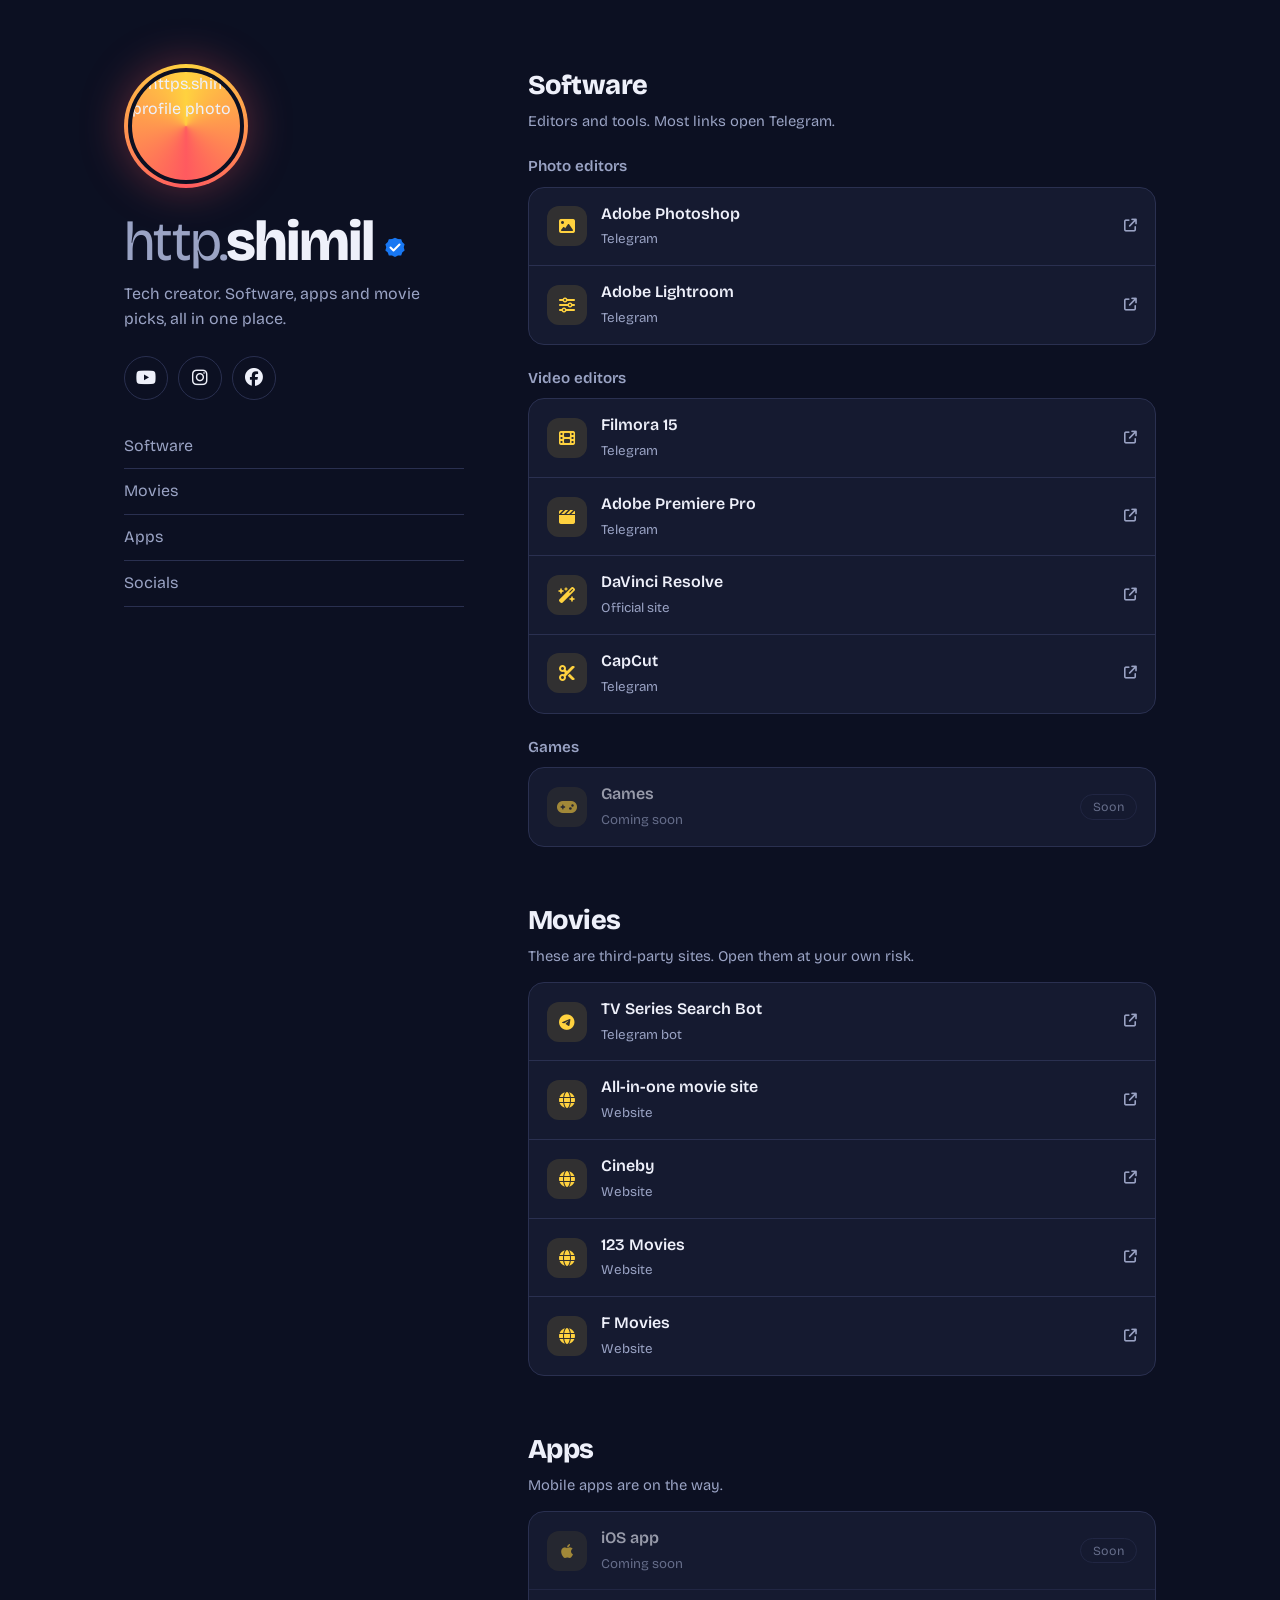
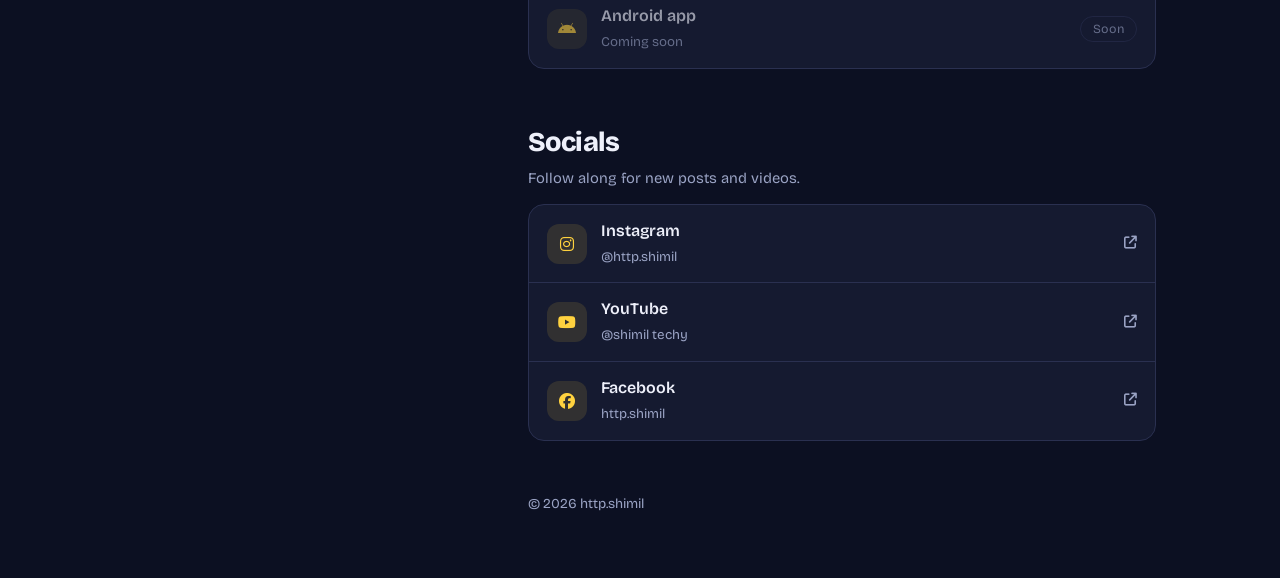
==== index.html @ 970fb003 "Update index.html" ====
<!DOCTYPE html>
<html lang="en">
<head>
<meta charset="UTF-8">
<meta name="viewport" content="width=device-width, initial-scale=1">
<title>http.shimil | Tech Creator</title>
<meta name="description" content="Official website of https.shimil: software, apps, movie picks and all social links in one place.">
<meta name="theme-color" content="#0c1022">
<meta property="og:title" content="https.shimil | Tech Creator">
<meta property="og:description" content="Software, apps, movie picks and all my links in one place.">
<meta property="og:image" content="https://sreekuttan223.github.io/https.shimil/assets/avatar.jpg">
<link rel="icon" href="assets/avatar.jpg">
<link rel="preconnect" href="https://fonts.googleapis.com">
<link rel="preconnect" href="https://fonts.gstatic.com" crossorigin>
<link href="https://fonts.googleapis.com/css2?family=Bricolage+Grotesque:opsz,wght@12..96,400;12..96,600;12..96,800&display=swap" rel="stylesheet">
<link rel="stylesheet" href="https://cdnjs.cloudflare.com/ajax/libs/font-awesome/6.5.0/css/all.min.css">
<style>
:root{--bg:#0c1022;--sf:#151a30;--ln:#2a3050;--tx:#eef0fa;--mu:#9aa3c4;--ac:#ffd23f;--rd:#ff5a5f}
*{box-sizing:border-box;margin:0;padding:0}
html{scroll-behavior:smooth}
body{font:400 16px/1.55 'Bricolage Grotesque',system-ui,sans-serif;background:var(--bg);color:var(--tx);min-height:100vh}
a{color:inherit;text-decoration:none}
a:focus-visible{outline:2px solid var(--ac);outline-offset:3px}
.wrap{display:grid;grid-template-columns:minmax(280px,340px) 1fr;gap:64px;max-width:1080px;margin:0 auto;padding:64px 24px}
aside{position:sticky;top:64px;align-self:start}
.av{width:124px;height:124px;border-radius:50%;padding:4px;background:conic-gradient(var(--ac),var(--rd),var(--ac));box-shadow:0 0 44px rgba(255,90,95,.35)}
.av img{width:100%;height:100%;border-radius:50%;object-fit:cover;border:4px solid var(--bg);display:block}
h1{font-size:clamp(2.5rem,5vw,3.5rem);font-weight:800;letter-spacing:-.035em;line-height:1;margin:26px 0 12px}
h1 span{color:var(--mu);font-weight:400}
.tag{color:var(--mu);max-width:30ch}
.soc{display:flex;gap:10px;margin:24px 0}
.soc a{width:44px;height:44px;border-radius:50%;border:1px solid var(--ln);display:grid;place-items:center;font-size:18px;transition:.2s}
.soc a:hover{background:var(--ac);color:#111;border-color:var(--ac)}
nav a{display:block;padding:10px 0;color:var(--mu);border-bottom:1px solid var(--ln);transition:.2s}
nav a:hover{color:var(--tx);padding-left:8px}
section{margin-bottom:52px;scroll-margin-top:32px}
h2{font-size:1.7rem;font-weight:800;letter-spacing:-.02em}
.note{color:var(--mu);font-size:.92rem;margin:4px 0 14px}
h3{font-size:.95rem;font-weight:600;color:var(--mu);margin:22px 0 8px}
.pn{background:var(--sf);border:1px solid var(--ln);border-radius:16px;overflow:hidden}
.row{display:flex;align-items:center;gap:14px;padding:14px 18px;border-top:1px solid var(--ln);transition:background .2s}
.row:first-child{border-top:0}
a.row:hover{background:rgba(255,210,63,.07)}
.ic{width:40px;height:40px;border-radius:12px;display:grid;place-items:center;background:rgba(255,210,63,.12);color:var(--ac);flex:none}
.tx{flex:1;min-width:0}
.tx b{display:block;font-weight:600}
.tx small{color:var(--mu)}
.go{color:var(--mu);font-size:.8rem}
.soon{opacity:.6}
.soon em{font-style:normal;font-size:.78rem;border:1px solid var(--ln);border-radius:99px;padding:2px 12px;color:var(--mu)}
footer{color:var(--mu);font-size:.85rem}
aside>*,.row{animation:up .6s both;animation-delay:calc(var(--i,0)*70ms)}
@keyframes up{from{opacity:0;transform:translateY(12px)}}
@media(max-width:820px){.wrap{grid-template-columns:1fr;gap:36px;padding:40px 20px}aside{position:static}}
@media(prefers-reduced-motion:reduce){aside>*,.row{animation:none}html{scroll-behavior:auto}}
</style>
</head>
<body>
<div class="wrap">
  <aside>
    <div class="av">
  <img src="https://raw.githubusercontent.com/Sreekuttan223/https.shimil/7ec1b8534ac69be697ec45a0b6372b6850b804bc/858386340_18011719449002853_2743223700992318217_n.jpg" alt="https.shimil profile photo">
</div>
    <h1>
  <span>http.</span>shimil
  <svg class="verified-tick" viewBox="0 0 24 24"
       width="24" height="24" aria-label="Verified">
    <path fill="#1877F2"
      d="M12 1.8 15 3.1 18.2 3.2 19.2 6.1 21.6 8.2 20.8 11.3 21.6 14.4 19.2 16.5 18.2 19.4 15 19.5 12 21 9 19.5 5.8 19.4 4.8 16.5 2.4 14.4 3.2 11.3 2.4 8.2 4.8 6.1 5.8 3.2 9 3.1Z"/>
    <path d="m7.5 11.5 3 3 6-6"
      fill="none" stroke="#fff" stroke-width="2"
      stroke-linecap="round" stroke-linejoin="round"/>
  </svg>
</h1>
    <p class="tag">Tech creator. Software, apps and movie picks, all in one place.</p>
    <div class="soc">
      <a href="https://www.youtube.com/@shimil_yt" aria-label="YouTube" target="_blank" rel="noopener"><i class="fa-brands fa-youtube"></i></a>
      <a href="https://www.instagram.com/http.shimil/" aria-label="Instagram" target="_blank" rel="noopener"><i class="fa-brands fa-instagram"></i></a>
      <a href="https://www.facebook.com/share/18hH4Bvv18/?mibextid=wwXIfr" aria-label="Facebook" target="_blank" rel="noopener"><i class="fa-brands fa-facebook"></i></a>
    </div>
    <nav aria-label="Sections">
      <a href="#software">Software</a>
      <a href="#movies">Movies</a>
      <a href="#apps">Apps</a>
      <a href="#socials">Socials</a>
    </nav>
  </aside>
  <main id="app"></main>
</div>
<script>
/* To add a link: add one line like ['Name','https://link','fa-solid fa-star','Small text'] to a list below.
   Leave the link empty ('') to show a "Soon" row. */
const T='Telegram';
const S=[
{id:'software',t:'Software',n:'Editors and tools. Most links open Telegram.',g:[
 {n:'Photo editors',i:[
  ['Adobe Photoshop','https://t.me/shimilphotoshop','fa-solid fa-image',T],
  ['Adobe Lightroom','https://t.me/shimiladob','fa-solid fa-sliders',T]]},
 {n:'Video editors',i:[
  ['Filmora 15','https://t.me/shimilshaji','fa-solid fa-film',T],
  ['Adobe Premiere Pro','https://t.me/shimiladobe','fa-solid fa-clapperboard',T],
  ['DaVinci Resolve','https://www.blackmagicdesign.com/in/products/davinciresolve','fa-solid fa-wand-magic-sparkles','Official site'],
  ['CapCut','https://t.me/shimilcapcut/3','fa-solid fa-scissors',T]]},
 {n:'Games',i:[['Games','','fa-solid fa-gamepad','Coming soon']]}]},
{id:'movies',t:'Movies',n:'These are third-party sites. Open them at your own risk.',g:[{i:[
  ['TV Series Search Bot','https://t.me/TVSeriesSearchBot','fa-brands fa-telegram','Telegram bot'],
  ['All-in-one movie site','https://www.bestfreestreaming.org/','fa-solid fa-globe','Website'],
  ['Cineby','https://www.cineby.sc/','fa-solid fa-globe','Website'],
  ['123 Movies','https://themoviedb.tv/','fa-solid fa-globe','Website'],
  ['F Movies','https://goldmoviehd.net/','fa-solid fa-globe','Website']]}]},
{id:'apps',t:'Apps',n:'Mobile apps are on the way.',g:[{i:[
  ['iOS app','','fa-brands fa-apple','Coming soon'],
  ['Android app','','fa-brands fa-android','Coming soon']]}]},
{id:'socials',t:'Socials',n:'Follow along for new posts and videos.',g:[{i:[
  ['Instagram','https://www.instagram.com/http.shimil/','fa-brands fa-instagram','@http.shimil'],
  ['YouTube','https://www.youtube.com/@shimil_yt','fa-brands fa-youtube','@shimil techy'],
  ['Facebook','https://www.facebook.com/share/18hH4Bvv18/?mibextid=wwXIfr','fa-brands fa-facebook','http.shimil']]}]}
];
const row=([t,u,i,s])=>{
  const inner=`<span class="ic"><i class="${i}"></i></span><span class="tx"><b>${t}</b><small>${s}</small></span>`;
  return u?`<a class="row" href="${u}" target="_blank" rel="noopener">${inner}<i class="fa-solid fa-arrow-up-right-from-square go"></i></a>`
          :`<div class="row soon">${inner}<em>Soon</em></div>`;
};
document.getElementById('app').innerHTML=S.map(s=>`<section id="${s.id}"><h2>${s.t}</h2><p class="note">${s.n}</p>${
  s.g.map(g=>`${g.n?`<h3>${g.n}</h3>`:''}<div class="pn">${g.i.map(row).join('')}</div>`).join('')}</section>`).join('')
  +'<footer>© 2026 http.shimil</footer>';
document.querySelectorAll('aside>*,.row').forEach((e,i)=>e.style.setProperty('--i',Math.min(i,14)));
</script>
</body>
</html>
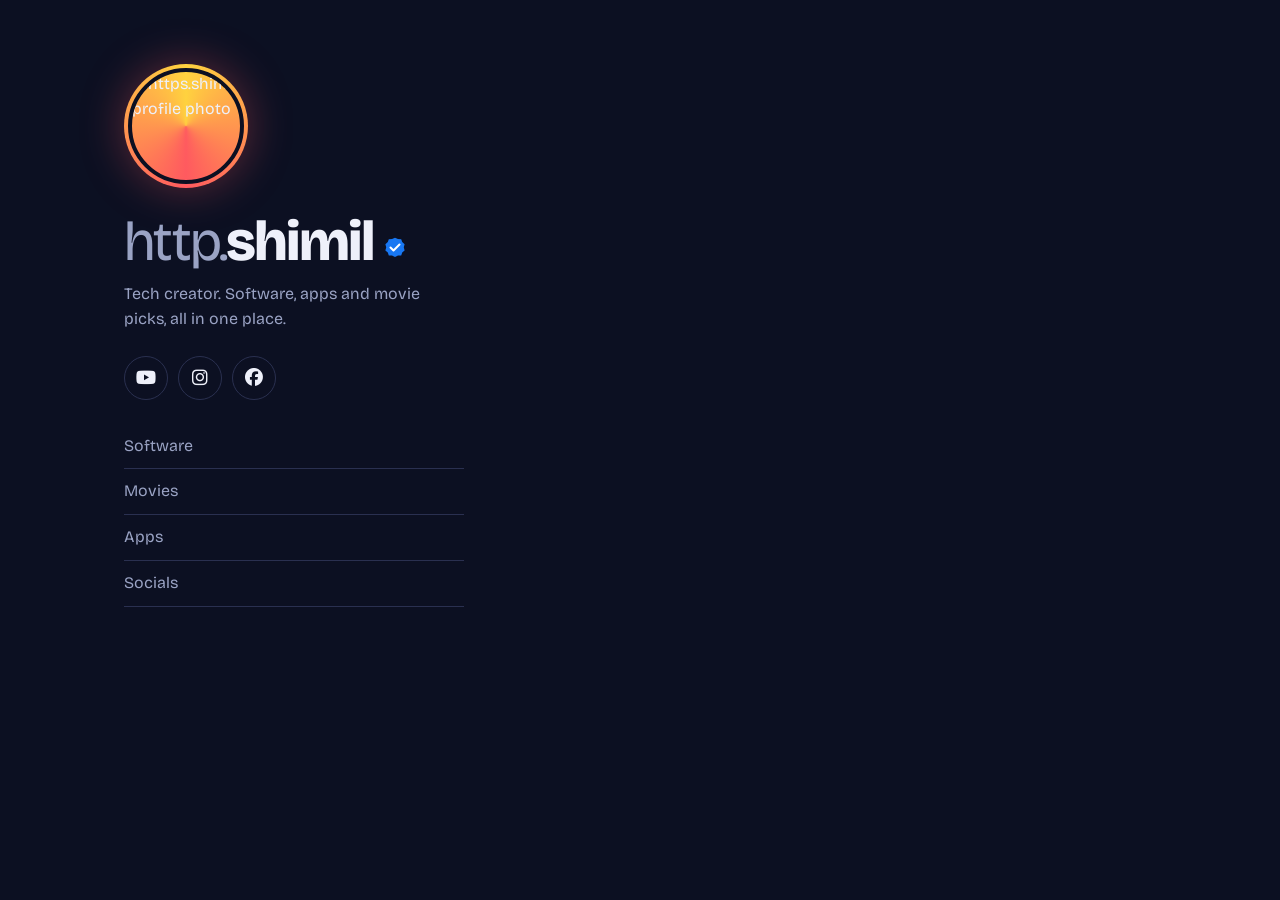
==== commit d2afd679: "Update index.html" ====
--- a/index.html
+++ b/index.html
@@ -108,6 +108,8 @@
   ['Cineby','https://www.cineby.sc/','fa-solid fa-globe','Website'],
   ['123 Movies','https://themoviedb.tv/','fa-solid fa-globe','Website'],
   ['F Movies','https://goldmoviehd.net/','fa-solid fa-globe','Website']]}]},
+  {id:'AI Prompt Website',t:'Apps',n:'Mobile apps are on the way.',g:[{i:[
+  ['Pix Prompt','https://pixprompt.in/','fa-brands fa-android','Coming soon'],
 {id:'apps',t:'Apps',n:'Mobile apps are on the way.',g:[{i:[
   ['iOS app','','fa-brands fa-apple','Coming soon'],
   ['Android app','','fa-brands fa-android','Coming soon']]}]},
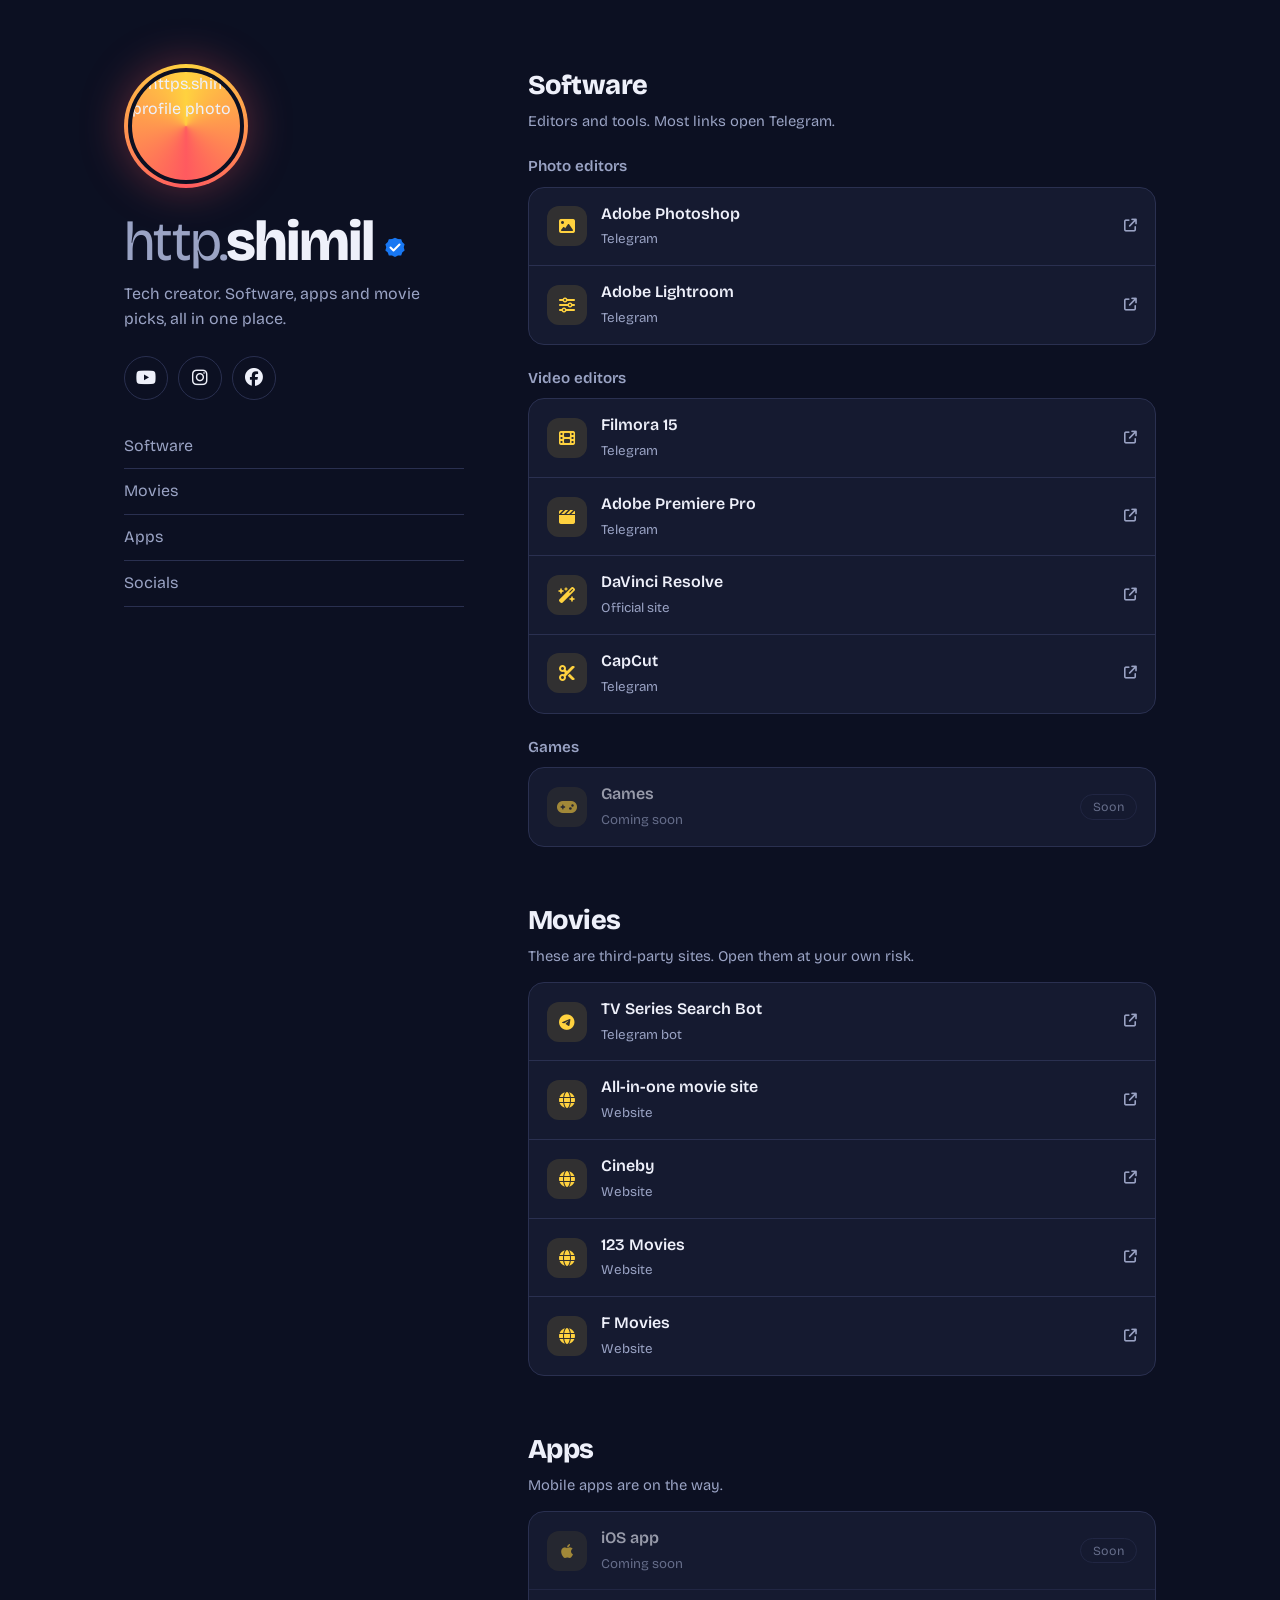
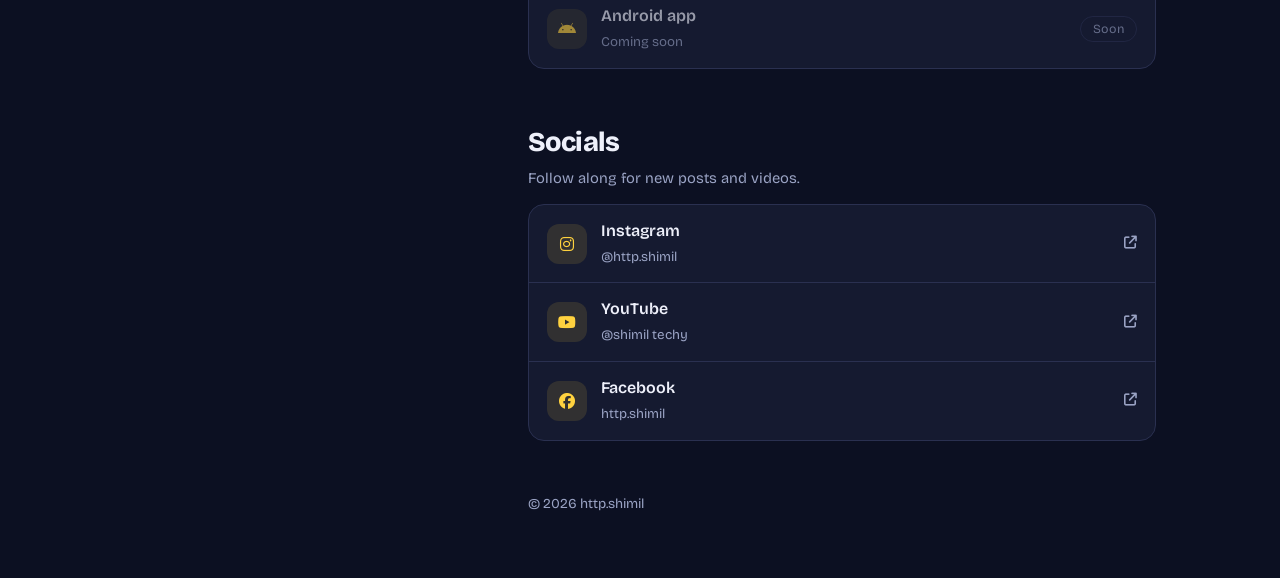
==== commit 0157ea1d: "Update index.html" ====
--- a/index.html
+++ b/index.html
@@ -108,8 +108,6 @@
   ['Cineby','https://www.cineby.sc/','fa-solid fa-globe','Website'],
   ['123 Movies','https://themoviedb.tv/','fa-solid fa-globe','Website'],
   ['F Movies','https://goldmoviehd.net/','fa-solid fa-globe','Website']]}]},
-  {id:'AI Prompt Website',t:'Apps',n:'Mobile apps are on the way.',g:[{i:[
-  ['Pix Prompt','https://pixprompt.in/','fa-brands fa-android','Coming soon'],
 {id:'apps',t:'Apps',n:'Mobile apps are on the way.',g:[{i:[
   ['iOS app','','fa-brands fa-apple','Coming soon'],
   ['Android app','','fa-brands fa-android','Coming soon']]}]},
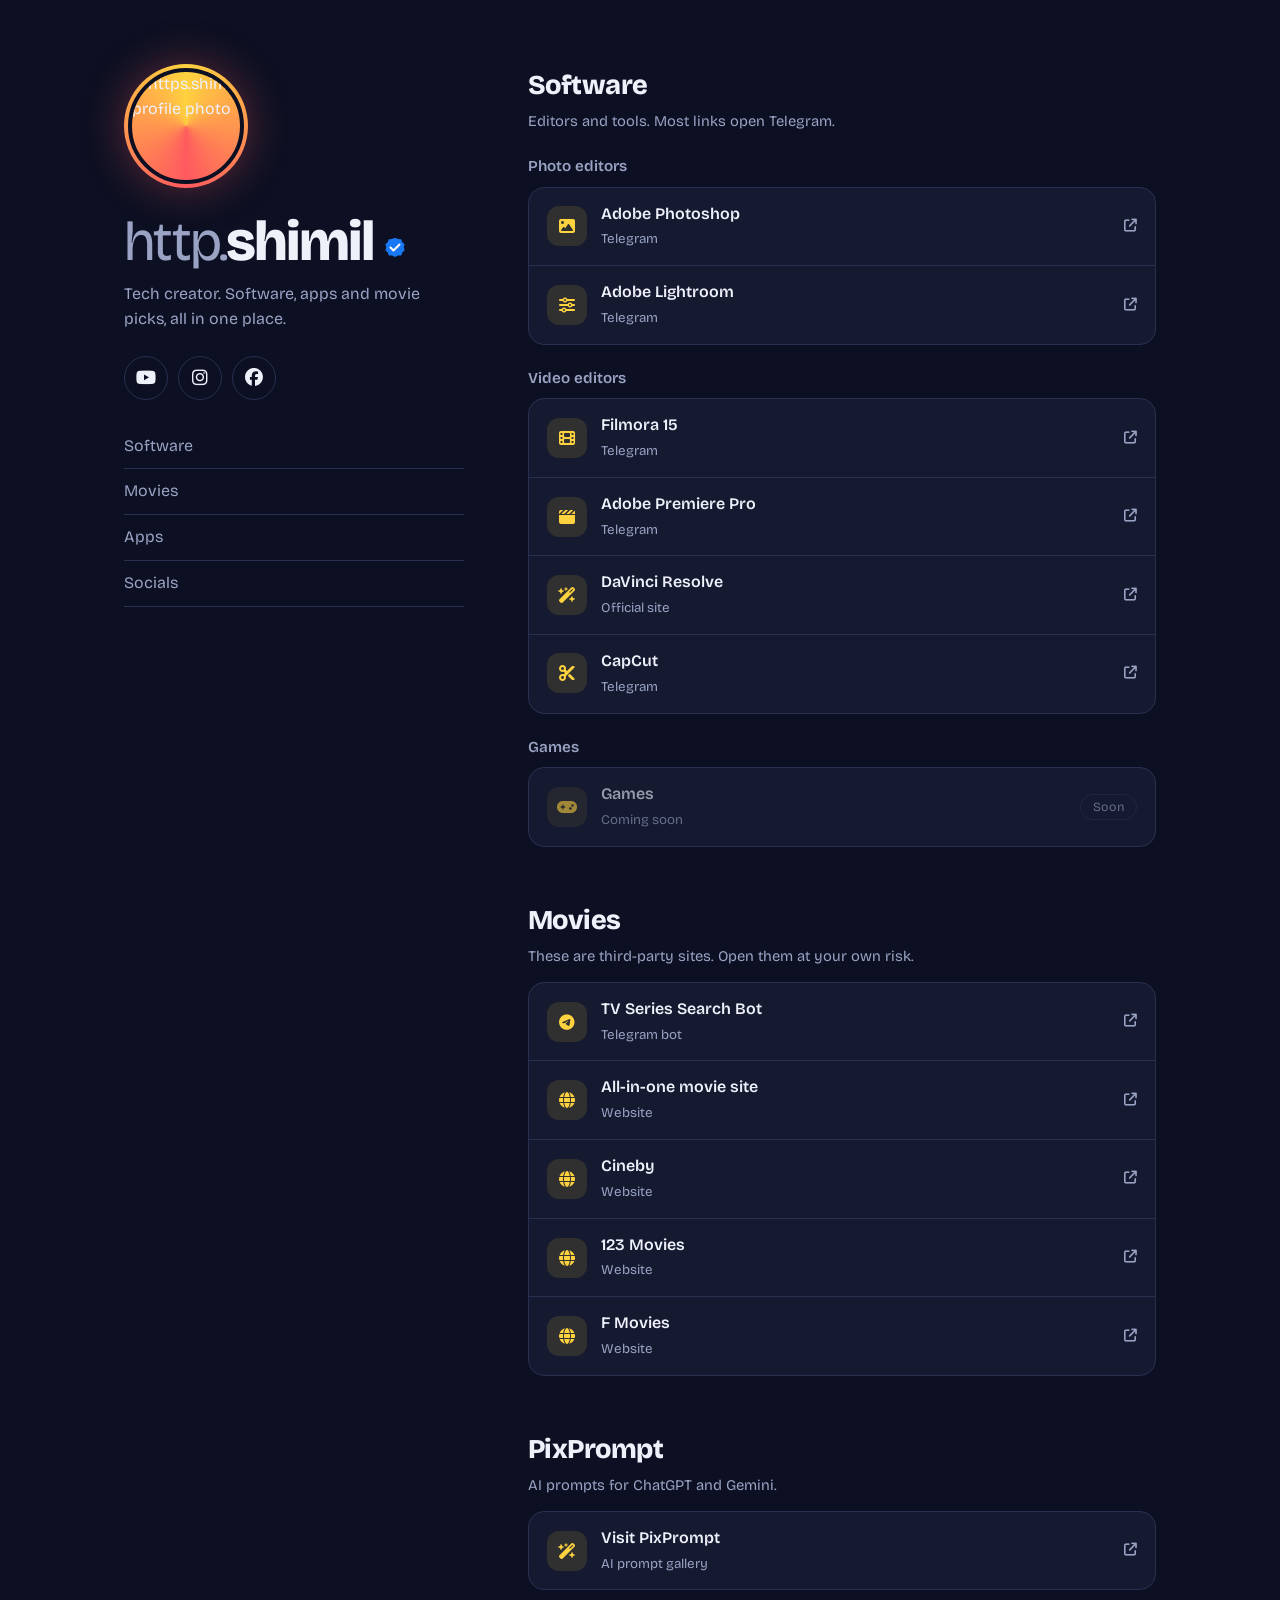
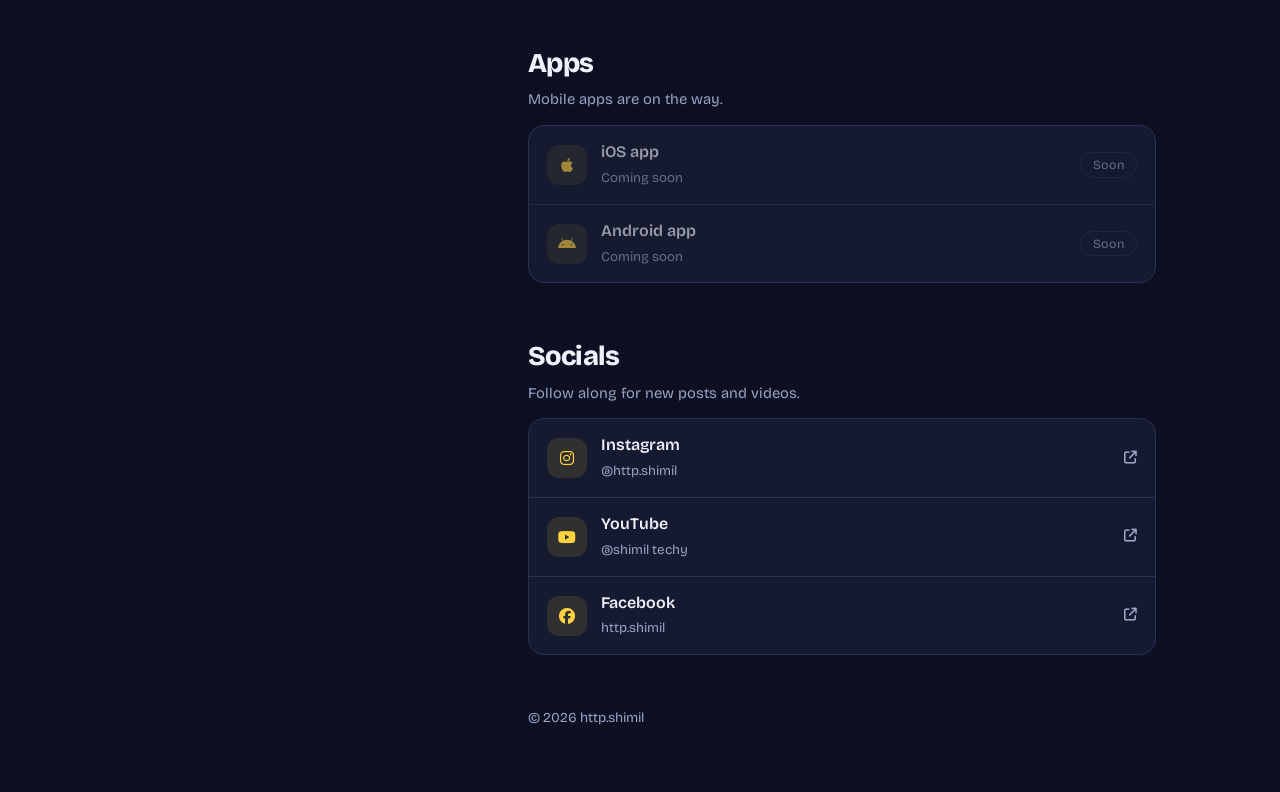
==== commit ef2e4351: "Update index.html" ====
--- a/index.html
+++ b/index.html
@@ -108,6 +108,9 @@
   ['Cineby','https://www.cineby.sc/','fa-solid fa-globe','Website'],
   ['123 Movies','https://themoviedb.tv/','fa-solid fa-globe','Website'],
   ['F Movies','https://goldmoviehd.net/','fa-solid fa-globe','Website']]}]},
+{id:'pixprompt',t:'PixPrompt',n:'AI prompts for ChatGPT and Gemini.',g:[{i:[
+  ['Visit PixPrompt','https://pixprompt.in/','fa-solid fa-wand-magic-sparkles','AI prompt gallery']
+]}]},
 {id:'apps',t:'Apps',n:'Mobile apps are on the way.',g:[{i:[
   ['iOS app','','fa-brands fa-apple','Coming soon'],
   ['Android app','','fa-brands fa-android','Coming soon']]}]},
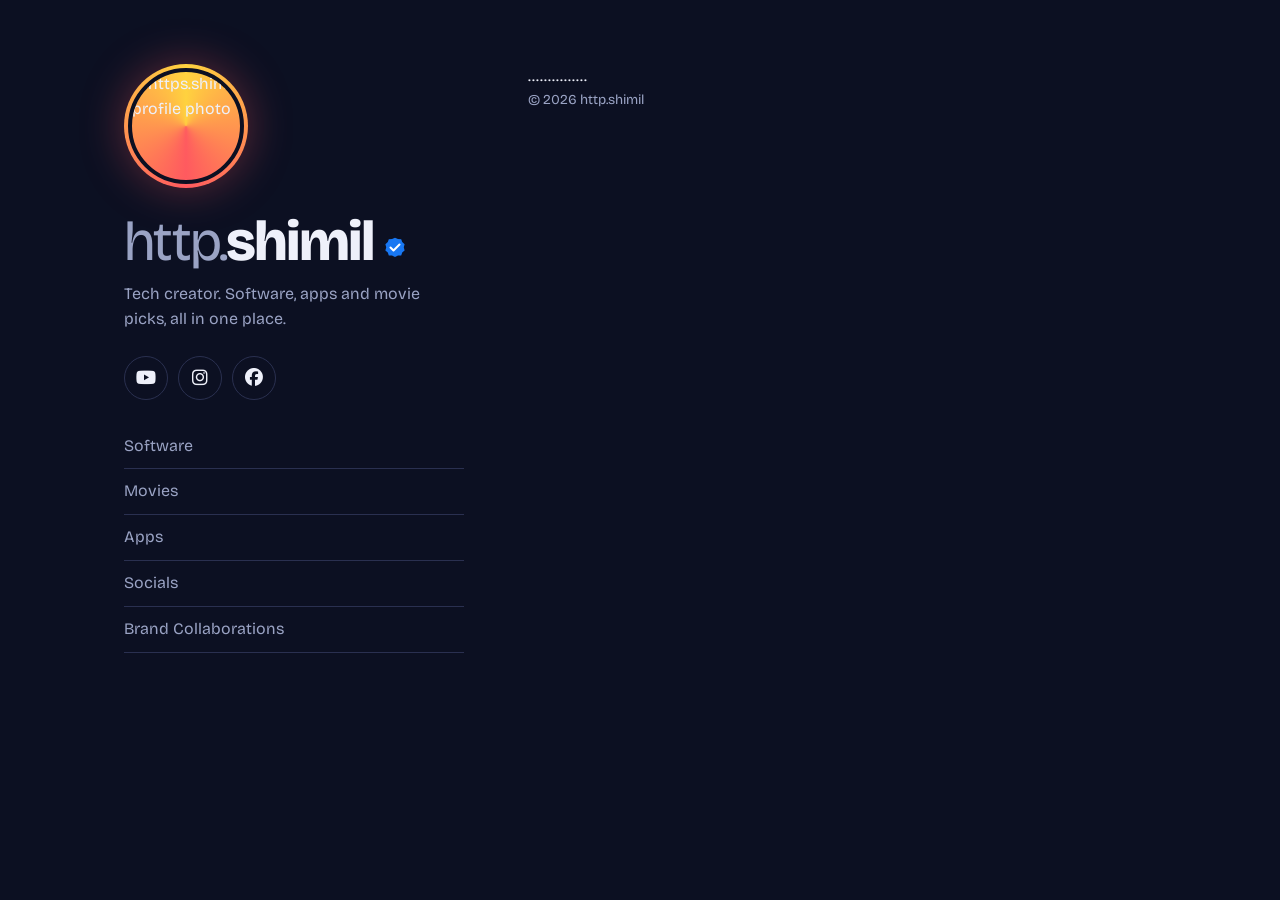
==== commit d2c8ea94: "Update index.html" ====
--- a/index.html
+++ b/index.html
@@ -82,7 +82,8 @@
       <a href="#software">Software</a>
       <a href="#movies">Movies</a>
       <a href="#apps">Apps</a>
-      <a href="#socials">Socials</a>
+     <a href="#socials">Socials</a>
+<a href="#collaborations">Brand Collaborations</a>
     </nav>
   </aside>
   <main id="app"></main>
@@ -108,7 +109,7 @@
   ['Cineby','https://www.cineby.sc/','fa-solid fa-globe','Website'],
   ['123 Movies','https://themoviedb.tv/','fa-solid fa-globe','Website'],
   ['F Movies','https://goldmoviehd.net/','fa-solid fa-globe','Website']]}]},
-{id:'pixprompt',t:'PixPrompt',n:'AI prompts for ChatGPT and Gemini.',g:[{i:[
+{id:'Ready to Copy Prompts',t:'PixPrompt',n:'AI prompts for ChatGPT and Gemini.',g:[{i:[
   ['Visit PixPrompt','https://pixprompt.in/','fa-solid fa-wand-magic-sparkles','AI prompt gallery']
 ]}]},
 {id:'apps',t:'Apps',n:'Mobile apps are on the way.',g:[{i:[
@@ -117,15 +118,14 @@
 {id:'socials',t:'Socials',n:'Follow along for new posts and videos.',g:[{i:[
   ['Instagram','https://www.instagram.com/http.shimil/','fa-brands fa-instagram','@http.shimil'],
   ['YouTube','https://www.youtube.com/@shimil_yt','fa-brands fa-youtube','@shimil techy'],
-  ['Facebook','https://www.facebook.com/share/18hH4Bvv18/?mibextid=wwXIfr','fa-brands fa-facebook','http.shimil']]}]}
+  ['Facebook','https://www.facebook.com/httpsshimil/?ref=NONE_xav_ig_profile_page_web#','fa-brands fa-facebook','http.shimil']]}]}
 ];
 const row=([t,u,i,s])=>{
   const inner=`<span class="ic"><i class="${i}"></i></span><span class="tx"><b>${t}</b><small>${s}</small></span>`;
   return u?`<a class="row" href="${u}" target="_blank" rel="noopener">${inner}<i class="fa-solid fa-arrow-up-right-from-square go"></i></a>`
           :`<div class="row soon">${inner}<em>Soon</em></div>`;
 };
-document.getElementById('app').innerHTML=S.map(s=>`<section id="${s.id}"><h2>${s.t}</h2><p class="note">${s.n}</p>${
-  s.g.map(g=>`${g.n?`<h3>${g.n}</h3>`:''}<div class="pn">${g.i.map(row).join('')}</div>`).join('')}</section>`).join('')
+document.getElementById('app').innerHTML=S.map(s=>`...`).join('')
   +'<footer>© 2026 http.shimil</footer>';
 document.querySelectorAll('aside>*,.row').forEach((e,i)=>e.style.setProperty('--i',Math.min(i,14)));
 </script>
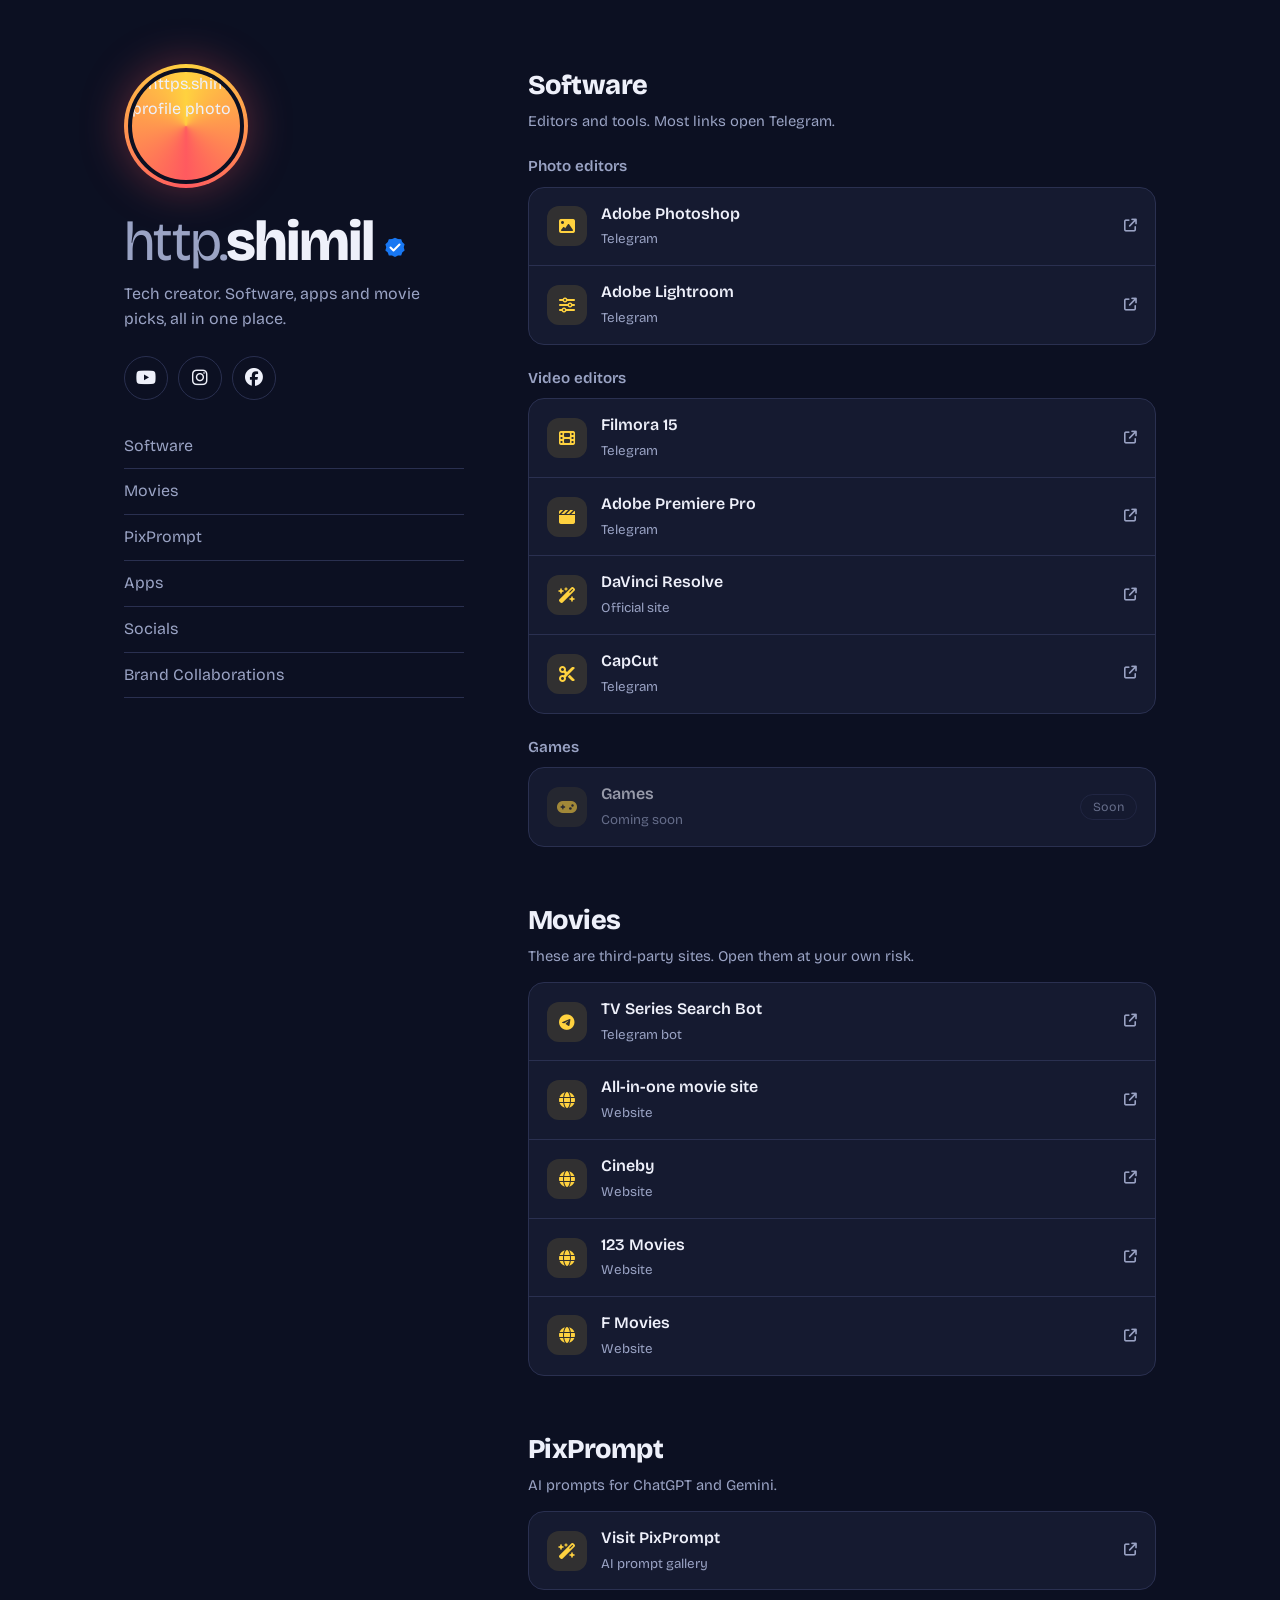
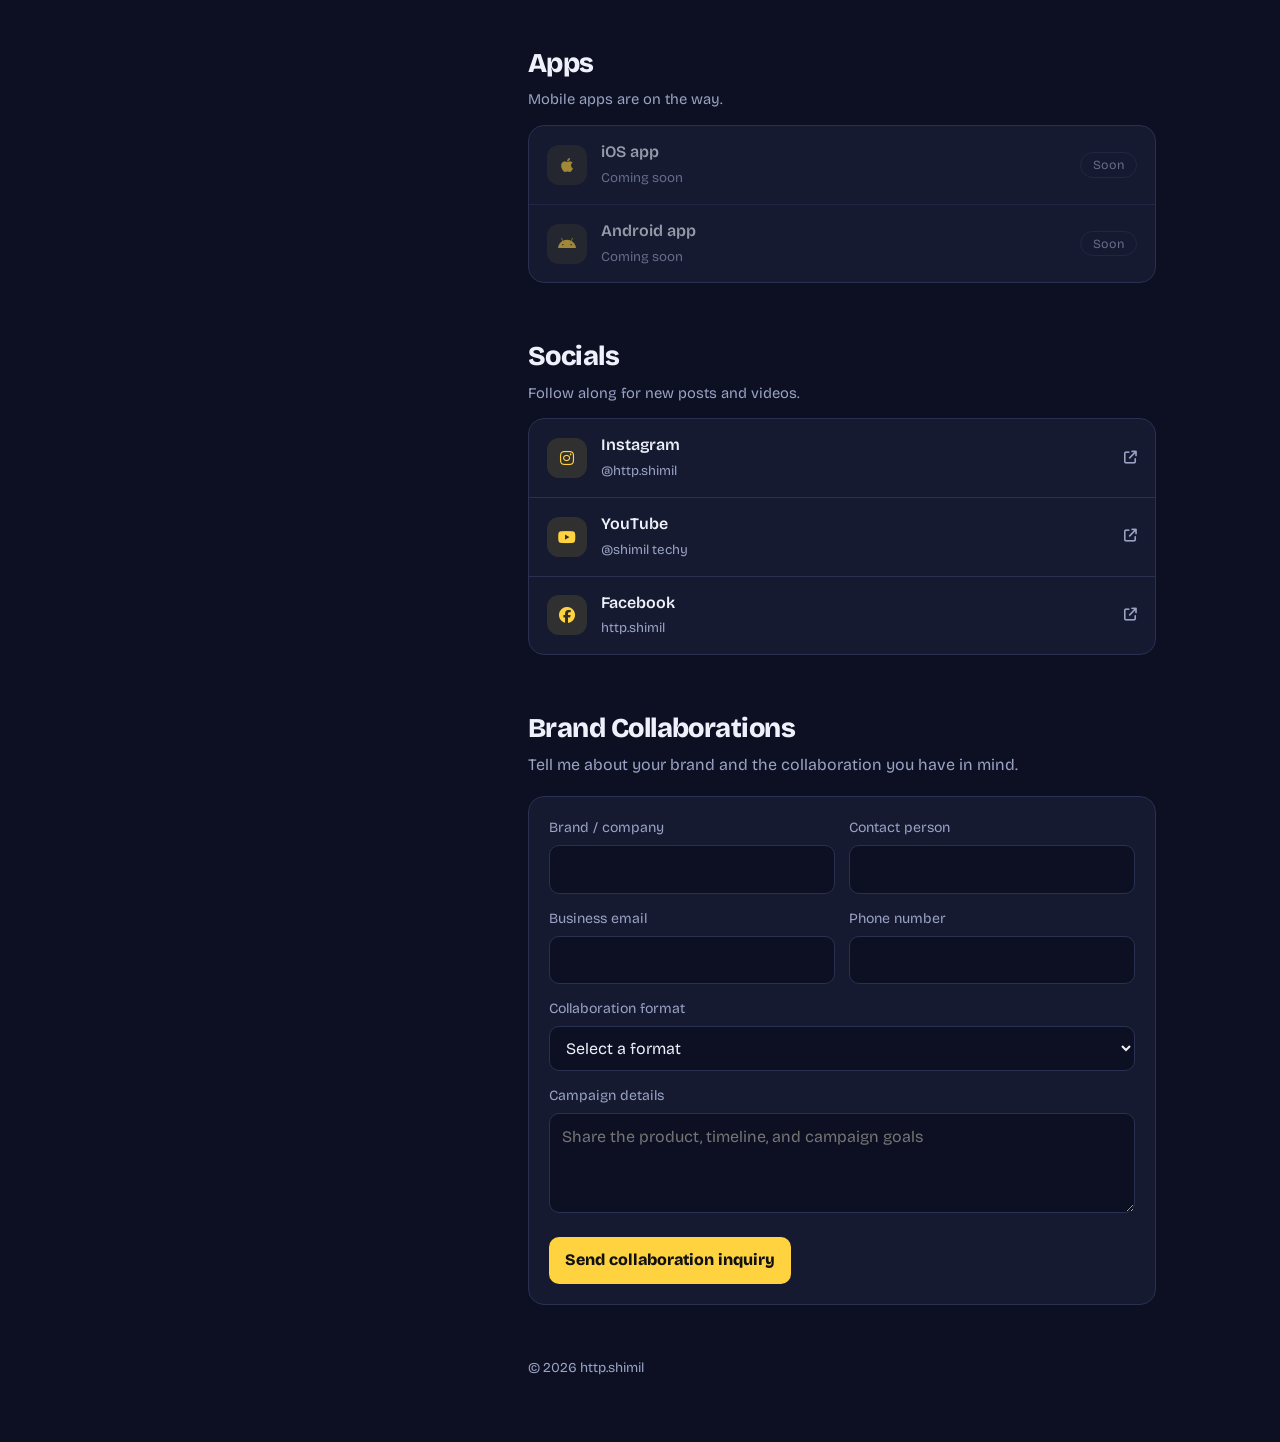
==== commit b1982800: "Update index.html" ====
--- a/index.html
+++ b/index.html
@@ -51,6 +51,18 @@
 footer{color:var(--mu);font-size:.85rem}
 aside>*,.row{animation:up .6s both;animation-delay:calc(var(--i,0)*70ms)}
 @keyframes up{from{opacity:0;transform:translateY(12px)}}
+.collab-card{padding:20px}
+.collab-intro{color:var(--mu);margin:4px 0 18px}
+.collab-grid{display:grid;grid-template-columns:1fr 1fr;gap:14px}
+.collab-field{min-width:0}
+.collab-field.full{grid-column:1/-1}
+.collab-field label{display:block;margin-bottom:6px;font-size:.88rem;color:var(--mu)}
+.collab-field input,.collab-field select,.collab-field textarea{width:100%;padding:11px 12px;border:1px solid var(--ln);border-radius:10px;background:var(--bg);color:var(--tx);font:inherit}
+.collab-field textarea{min-height:100px;resize:vertical}
+.collab-field input:focus,.collab-field select:focus,.collab-field textarea:focus{outline:2px solid var(--ac);outline-offset:2px}
+.collab-submit{margin-top:16px;padding:11px 16px;border:0;border-radius:10px;background:var(--ac);color:#111;font:inherit;font-weight:800;cursor:pointer}
+.collab-hp{display:none!important}
+@media(max-width:520px){.collab-grid{grid-template-columns:1fr}.collab-field.full{grid-column:auto}}
 @media(max-width:820px){.wrap{grid-template-columns:1fr;gap:36px;padding:40px 20px}aside{position:static}}
 @media(prefers-reduced-motion:reduce){aside>*,.row{animation:none}html{scroll-behavior:auto}}
 </style>
@@ -59,19 +71,15 @@
 <div class="wrap">
   <aside>
     <div class="av">
-  <img src="https://raw.githubusercontent.com/Sreekuttan223/https.shimil/7ec1b8534ac69be697ec45a0b6372b6850b804bc/858386340_18011719449002853_2743223700992318217_n.jpg" alt="https.shimil profile photo">
-</div>
+      <img src="https://raw.githubusercontent.com/Sreekuttan223/https.shimil/7ec1b8534ac69be697ec45a0b6372b6850b804bc/858386340_18011719449002853_2743223700992318217_n.jpg" alt="https.shimil profile photo">
+    </div>
     <h1>
-  <span>http.</span>shimil
-  <svg class="verified-tick" viewBox="0 0 24 24"
-       width="24" height="24" aria-label="Verified">
-    <path fill="#1877F2"
-      d="M12 1.8 15 3.1 18.2 3.2 19.2 6.1 21.6 8.2 20.8 11.3 21.6 14.4 19.2 16.5 18.2 19.4 15 19.5 12 21 9 19.5 5.8 19.4 4.8 16.5 2.4 14.4 3.2 11.3 2.4 8.2 4.8 6.1 5.8 3.2 9 3.1Z"/>
-    <path d="m7.5 11.5 3 3 6-6"
-      fill="none" stroke="#fff" stroke-width="2"
-      stroke-linecap="round" stroke-linejoin="round"/>
-  </svg>
-</h1>
+      <span>http.</span>shimil
+      <svg class="verified-tick" viewBox="0 0 24 24" width="24" height="24" aria-label="Verified">
+        <path fill="#1877F2" d="M12 1.8 15 3.1 18.2 3.2 19.2 6.1 21.6 8.2 20.8 11.3 21.6 14.4 19.2 16.5 18.2 19.4 15 19.5 12 21 9 19.5 5.8 19.4 4.8 16.5 2.4 14.4 3.2 11.3 2.4 8.2 4.8 6.1 5.8 3.2 9 3.1Z"/>
+        <path d="m7.5 11.5 3 3 6-6" fill="none" stroke="#fff" stroke-width="2" stroke-linecap="round" stroke-linejoin="round"/>
+      </svg>
+    </h1>
     <p class="tag">Tech creator. Software, apps and movie picks, all in one place.</p>
     <div class="soc">
       <a href="https://www.youtube.com/@shimil_yt" aria-label="YouTube" target="_blank" rel="noopener"><i class="fa-brands fa-youtube"></i></a>
@@ -81,16 +89,15 @@
     <nav aria-label="Sections">
       <a href="#software">Software</a>
       <a href="#movies">Movies</a>
+      <a href="#pixprompt">PixPrompt</a>
       <a href="#apps">Apps</a>
-     <a href="#socials">Socials</a>
-<a href="#collaborations">Brand Collaborations</a>
+      <a href="#socials">Socials</a>
+      <a href="#collaborations">Brand Collaborations</a>
     </nav>
   </aside>
   <main id="app"></main>
 </div>
 <script>
-/* To add a link: add one line like ['Name','https://link','fa-solid fa-star','Small text'] to a list below.
-   Leave the link empty ('') to show a "Soon" row. */
 const T='Telegram';
 const S=[
 {id:'software',t:'Software',n:'Editors and tools. Most links open Telegram.',g:[
@@ -109,7 +116,7 @@
   ['Cineby','https://www.cineby.sc/','fa-solid fa-globe','Website'],
   ['123 Movies','https://themoviedb.tv/','fa-solid fa-globe','Website'],
   ['F Movies','https://goldmoviehd.net/','fa-solid fa-globe','Website']]}]},
-{id:'Ready to Copy Prompts',t:'PixPrompt',n:'AI prompts for ChatGPT and Gemini.',g:[{i:[
+{id:'pixprompt',t:'PixPrompt',n:'AI prompts for ChatGPT and Gemini.',g:[{i:[
   ['Visit PixPrompt','https://pixprompt.in/','fa-solid fa-wand-magic-sparkles','AI prompt gallery']
 ]}]},
 {id:'apps',t:'Apps',n:'Mobile apps are on the way.',g:[{i:[
@@ -125,8 +132,38 @@
   return u?`<a class="row" href="${u}" target="_blank" rel="noopener">${inner}<i class="fa-solid fa-arrow-up-right-from-square go"></i></a>`
           :`<div class="row soon">${inner}<em>Soon</em></div>`;
 };
-document.getElementById('app').innerHTML=S.map(s=>`...`).join('')
-  +'<footer>© 2026 http.shimil</footer>';
+document.getElementById('app').innerHTML=S.map(s=>`<section id="${s.id}"><h2>${s.t}</h2><p class="note">${s.n}</p>${s.g.map(g=>`${g.n?`<h3>${g.n}</h3>`:''}<div class="pn">${g.i.map(row).join('')}</div>`).join('')}</section>`).join('')
+  + `<section id="collaborations">
+    <h2>Brand Collaborations</h2>
+    <p class="collab-intro">Tell me about your brand and the collaboration you have in mind.</p>
+    <form class="pn collab-card" action="https://formsubmit.co/shimilshaji9@gmail.com" method="POST">
+      <input type="hidden" name="_subject" value="New Brand Collaboration Inquiry">
+      <div class="collab-hp" aria-hidden="true"><label>Leave this field empty<input type="text" name="_honey" tabindex="-1" autocomplete="off"></label></div>
+      <div class="collab-grid">
+        <div class="collab-field"><label for="brand-name">Brand / company</label><input id="brand-name" name="Brand" autocomplete="organization" required></div>
+        <div class="collab-field"><label for="contact-name">Contact person</label><input id="contact-name" name="Contact person" autocomplete="name" required></div>
+        <div class="collab-field"><label for="brand-email">Business email</label><input id="brand-email" type="email" name="email" autocomplete="email" required></div>
+        <div class="collab-field"><label for="brand-phone">Phone number</label><input id="brand-phone" type="tel" name="Phone number" autocomplete="tel"></div>
+        <div class="collab-field full">
+          <label for="collab-format">Collaboration format</label>
+          <select id="collab-format" name="Collaboration format" required>
+            <option value="" selected disabled>Select a format</option>
+            <option>Instagram Reel</option>
+            <option>Instagram Story</option>
+            <option>App or product demo</option>
+            <option>Review</option>
+            <option>Other / custom campaign</option>
+          </select>
+        </div>
+        <div class="collab-field full">
+          <label for="campaign-details">Campaign details</label>
+          <textarea id="campaign-details" name="Campaign details" placeholder="Share the product, timeline, and campaign goals"></textarea>
+        </div>
+      </div>
+      <button class="collab-submit" type="submit">Send collaboration inquiry</button>
+    </form>
+  </section>`
+  + '<footer>© 2026 http.shimil</footer>';
 document.querySelectorAll('aside>*,.row').forEach((e,i)=>e.style.setProperty('--i',Math.min(i,14)));
 </script>
 </body>
